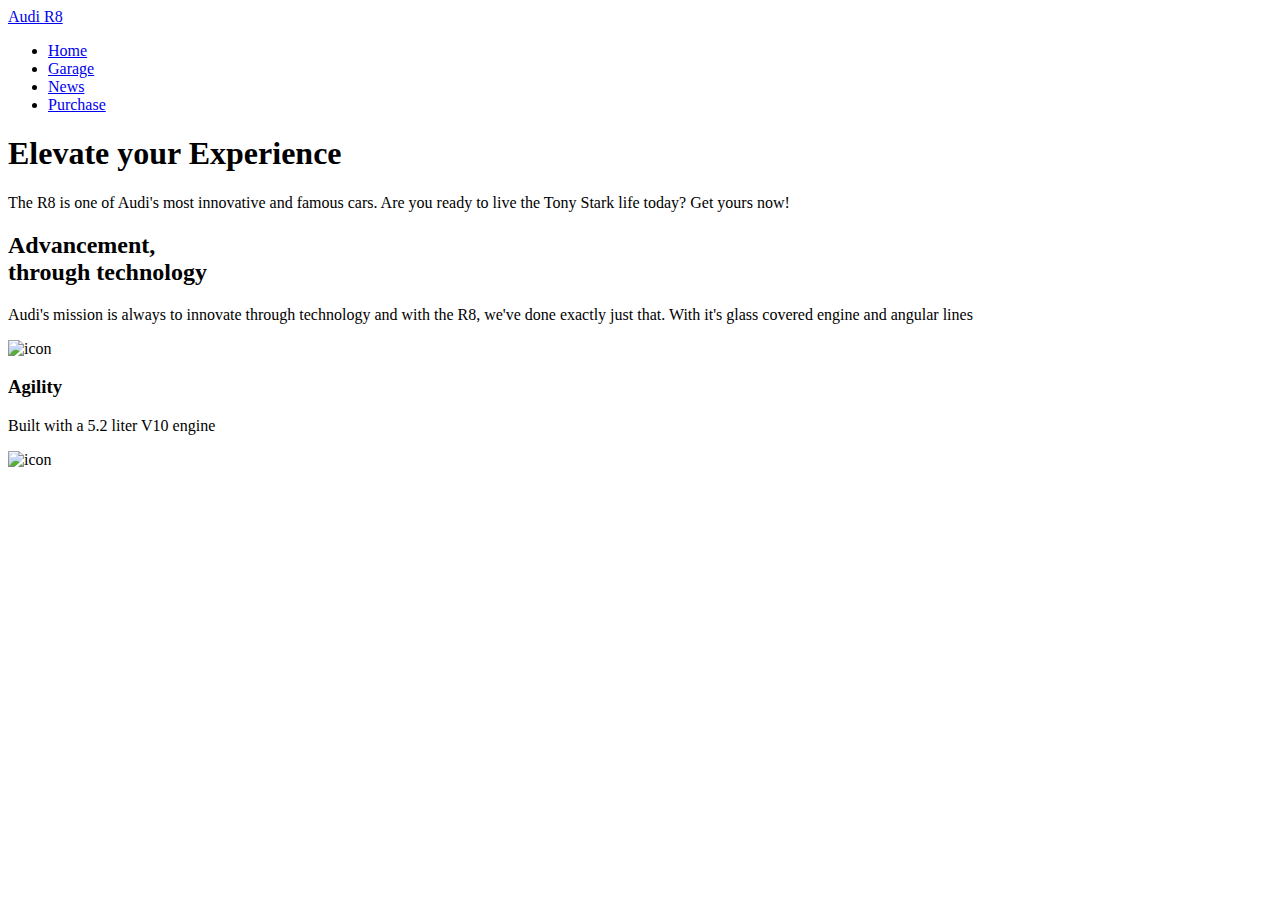
==== index.html @ ec0e8d35 "added images and more information about the car" ====
<!DOCTYPE html>
<html lang="en">


<header>
    <nav>
        <a href="index.html" class="brand">Audi R8</a>
        <ul class="menu">
            <li><a href="#">Home</a></li>
            <li><a href="#">Garage</a></li>
            <li><a href="#">News</a></li>
            <li><a href="#" class="btn">Purchase</a></li>
        </ul>
        <div class="menu-btn">
            <i class="fas fa-bars"></i>
        </div>
    </nav>
    <div class="header-body">
        <div>
            <h1>Elevate your Experience</h1>
            <p>
                The R8 is one of Audi's most innovative and famous cars. Are you ready to live the Tony Stark life today? Get yours now!
            </p>
        </div>
    </div>
</header>

<section class="about">
    <div class="heading">
        <h2>
            Advancement, <br /> through technology
        </h2>
        <p>
            Audi's mission is always to innovate through technology and with the R8, we've done exactly just that. With it's glass covered engine and angular lines
        </p>
    </div>
    <div class="infos">
        <div class="info">
            <img src="img/icon1.png" alt="icon" />
            <div>
                <h3>Agility</h3>
                <p>
                    Built with a 5.2 liter V10 engine
                </p>
            </div>
        </div>
        <div class="info">
            <img src="img/icon2.jpeg" alt="icon" />
        </div>
    </div>
</section>


</html>
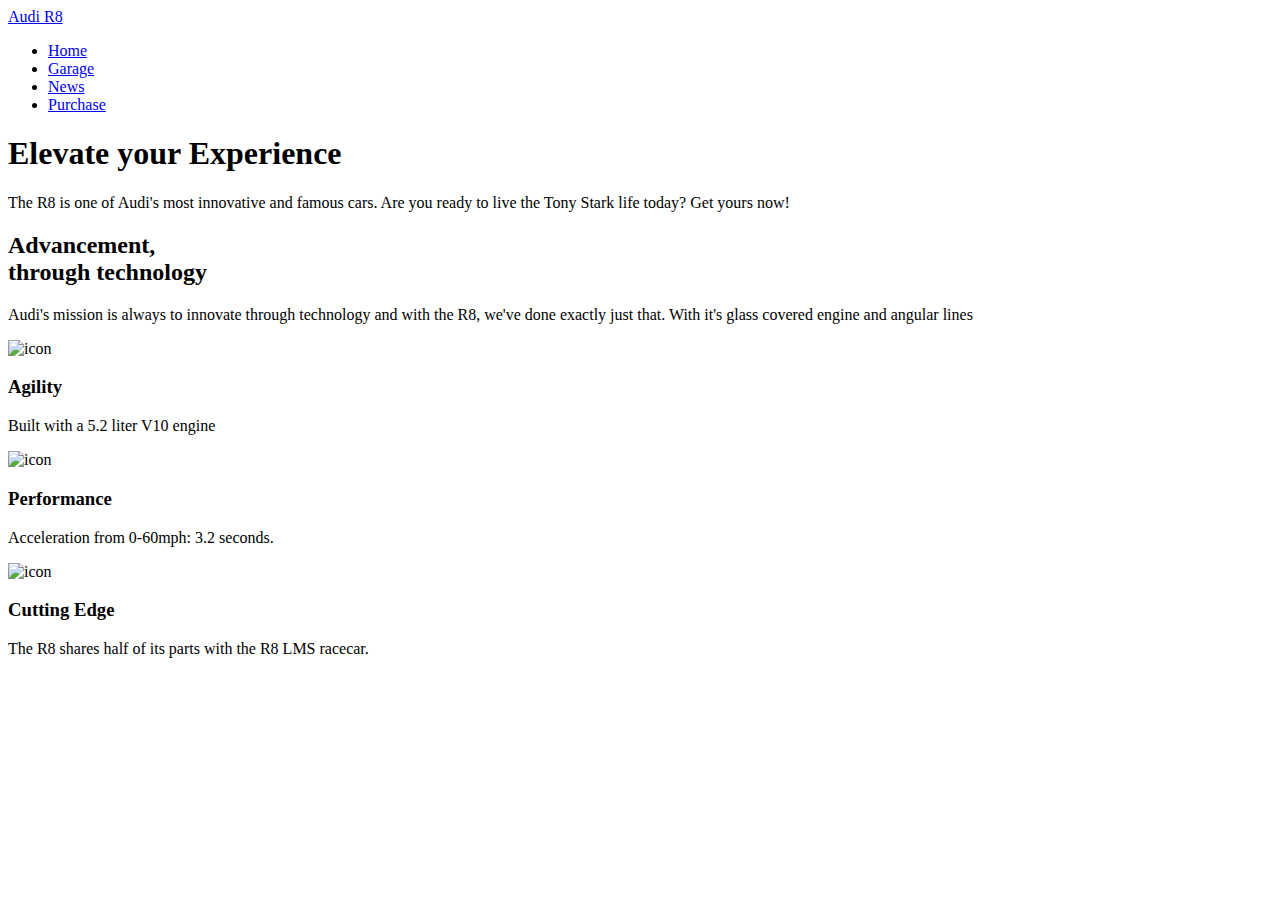
==== commit bf789c9a: "added images and more info" ====
--- a/index.html
+++ b/index.html
@@ -46,6 +46,25 @@
         </div>
         <div class="info">
             <img src="img/icon2.jpeg" alt="icon" />
+            <div>
+                <h3>
+                    Performance
+                </h3>
+                <p>
+                    Acceleration from 0-60mph: 3.2 seconds.
+                </p>
+            </div>
+        </div>
+        <div class="info">
+            <img src="img/icon3.png" alt="icon" />
+            <div>
+                <h3>
+                    Cutting Edge
+                </h3>
+                <p>
+                    The R8 shares half of its parts with the R8 LMS racecar.
+                </p>
+            </div>
         </div>
     </div>
 </section>
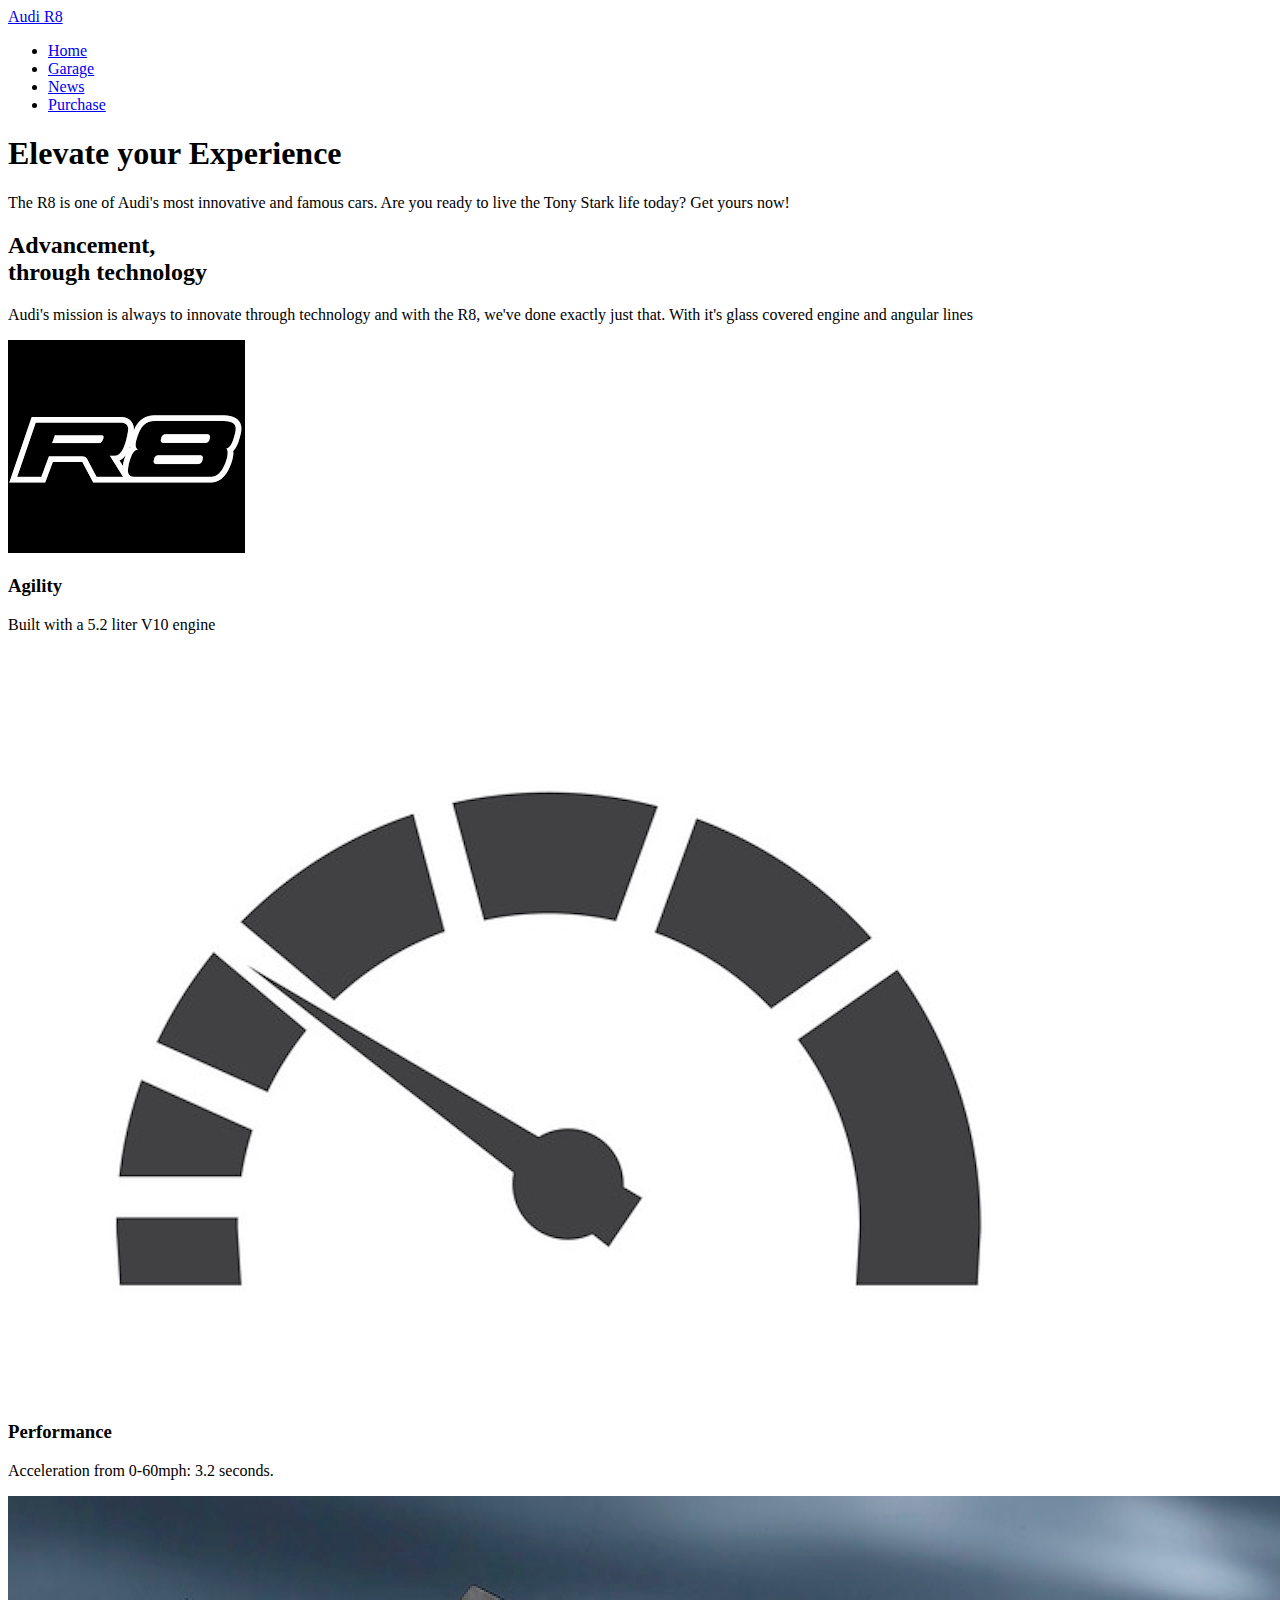
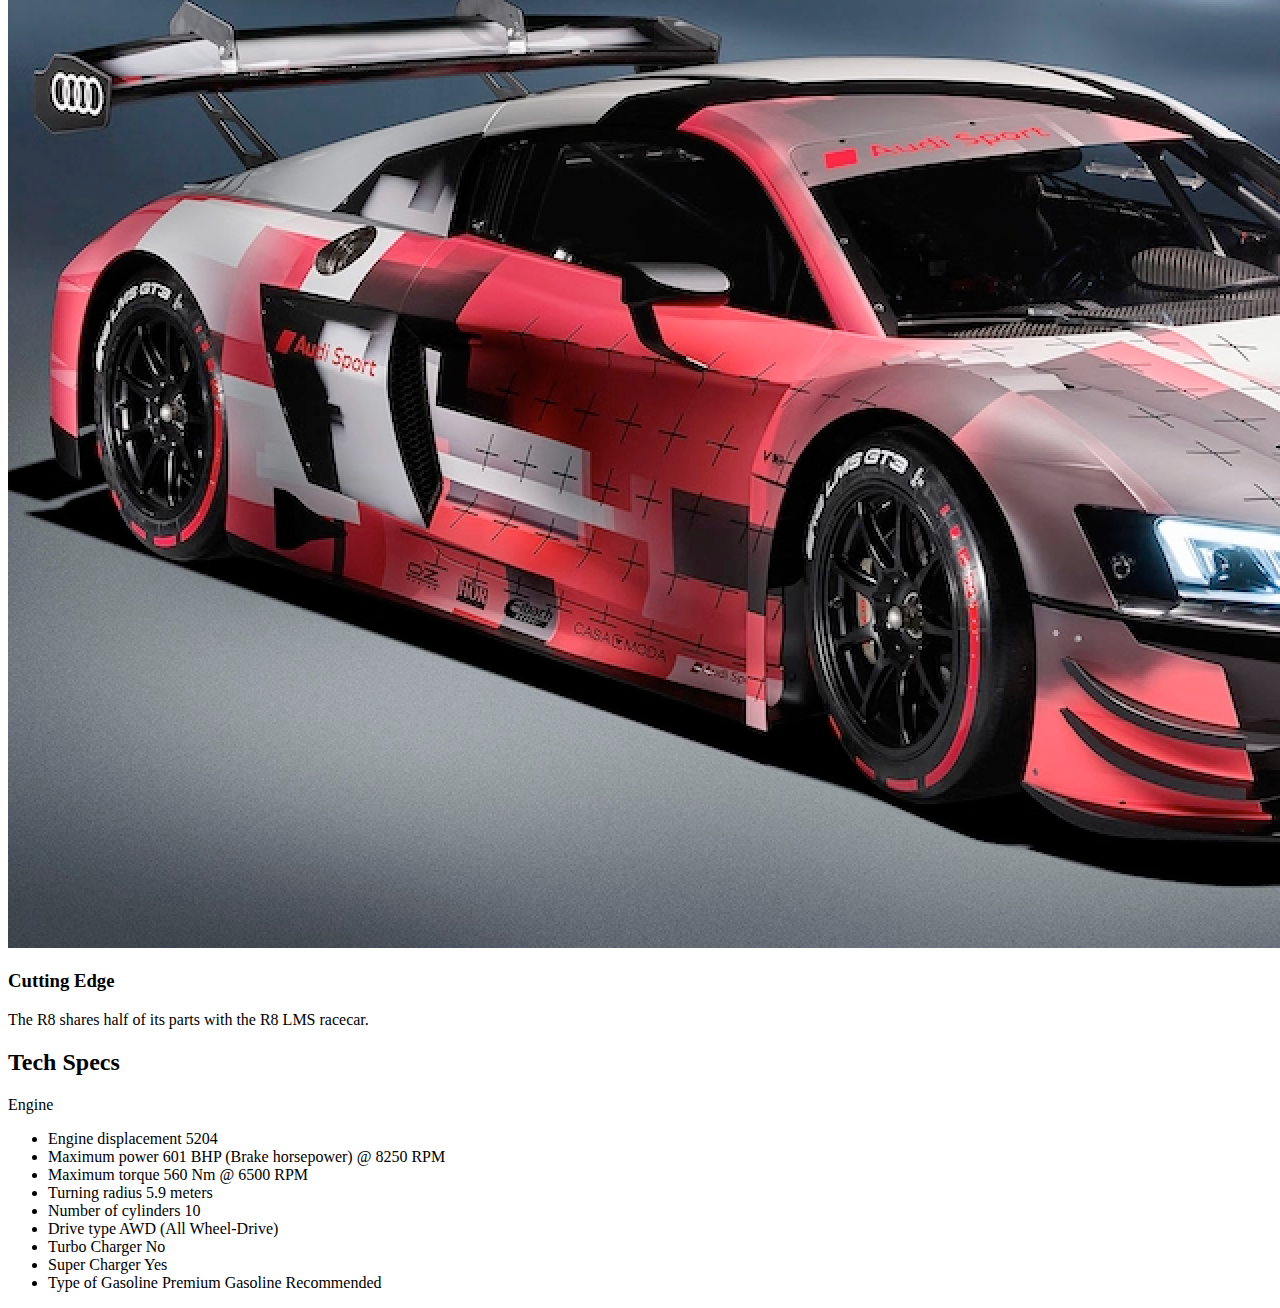
==== commit 75058c31: "fixed up the images and added more specs of the car using unordered list and span tags" ====
--- a/index.html
+++ b/index.html
@@ -36,7 +36,7 @@
     </div>
     <div class="infos">
         <div class="info">
-            <img src="img/icon1.png" alt="icon" />
+            <img src="image/icon1.png" alt="icon" />
             <div>
                 <h3>Agility</h3>
                 <p>
@@ -45,7 +45,7 @@
             </div>
         </div>
         <div class="info">
-            <img src="img/icon2.jpeg" alt="icon" />
+            <img src="image/icon2.png" alt="icon" />
             <div>
                 <h3>
                     Performance
@@ -56,7 +56,7 @@
             </div>
         </div>
         <div class="info">
-            <img src="img/icon3.png" alt="icon" />
+            <img src="image/icon3.png" alt="icon" />
             <div>
                 <h3>
                     Cutting Edge
@@ -69,5 +69,66 @@
     </div>
 </section>
 
+<section class="specs">
+    <div>
+        <div class="specs-header">
+            <h2>
+                Tech Specs
+            </h2>
+            <span>
+                Engine 
+            </span>
+        </div>
+        <ul>
+            <li>
+                <span>Engine displacement</span>
+                <span>5204</span>
+            </li>
+            <li>
+                <span>
+                    Maximum power
+                </span>
+                <span>
+                    601 BHP (Brake horsepower) @ 8250 RPM
+                </span>
+
+            </li>
+            <li>
+                <span>Maximum torque</span>
+                <span>560 Nm @ 6500 RPM</span>
+            </li>
+            <li>
+                <span>Turning radius</span>
+                <span>5.9 meters</span>
+            </li>
+            <li>
+                <span>
+                    Number of cylinders
+                </span>
+                <span>10</span>
+            </li>
+            <li>
+                <span>
+                    Drive type
+                </span>
+                <span>AWD (All Wheel-Drive)</span>
+            </li>
+            <li>
+                <span>Turbo Charger</span>
+                <span>No</span>
+            </li>
+            <li>
+                <span>Super Charger</span>
+                <span>Yes</span>
+            </li>
+            <li>
+                <span>Type of Gasoline</span>
+                <span>Premium Gasoline Recommended</span>
+            </li>
+
+        </ul>
+    </div>
+</section>
+
 
 </html>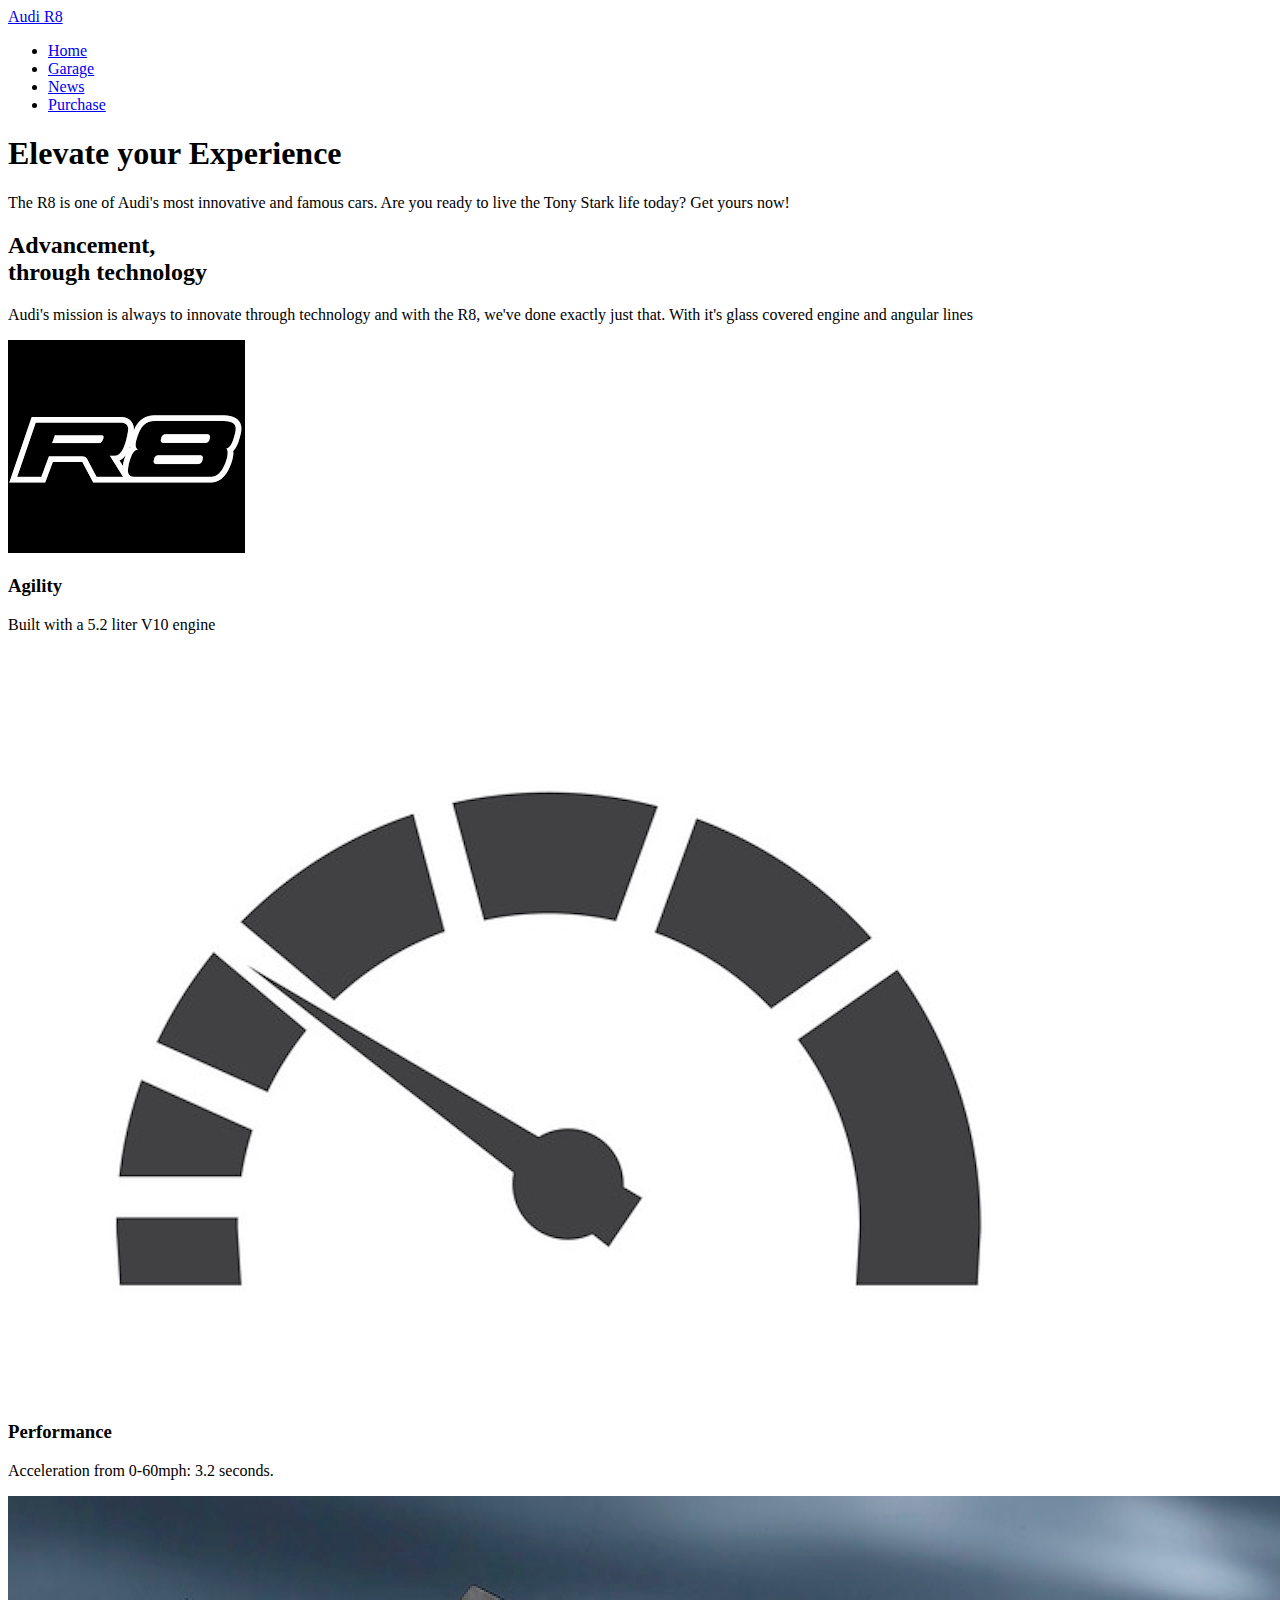
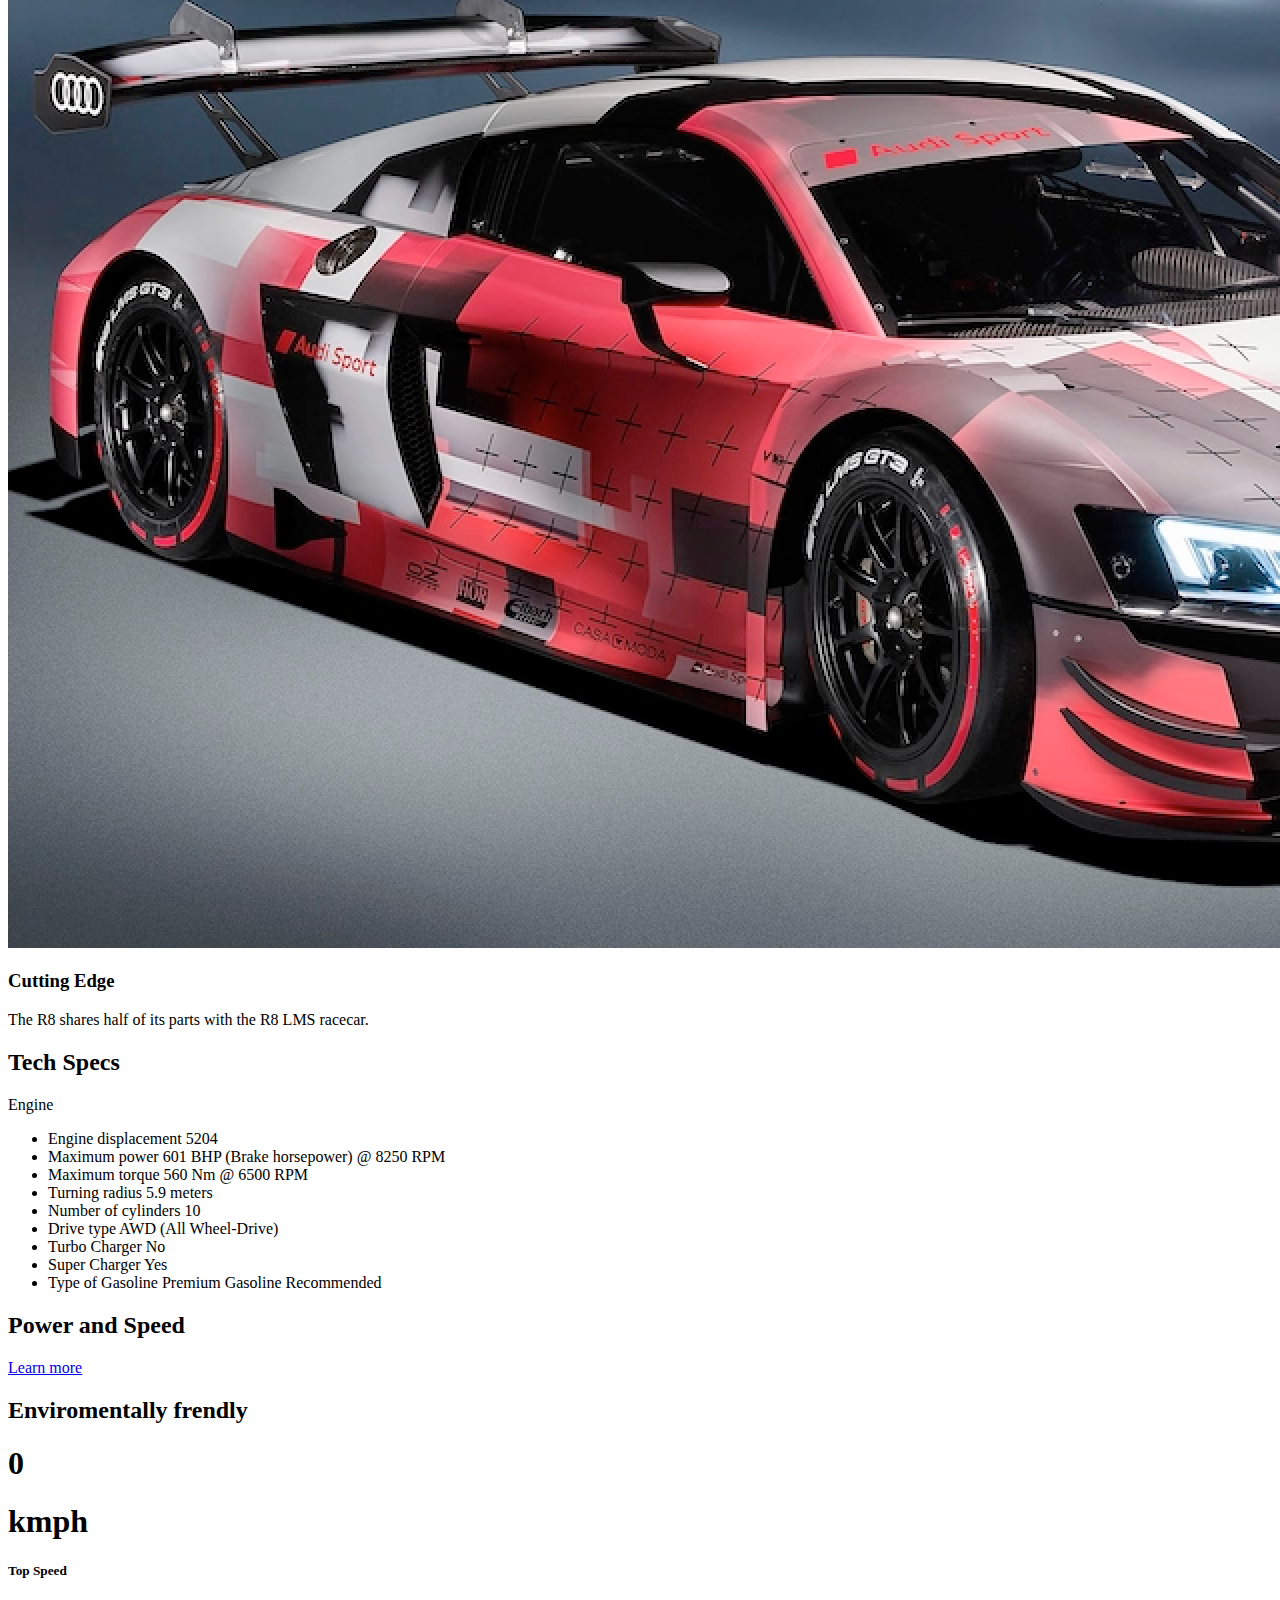
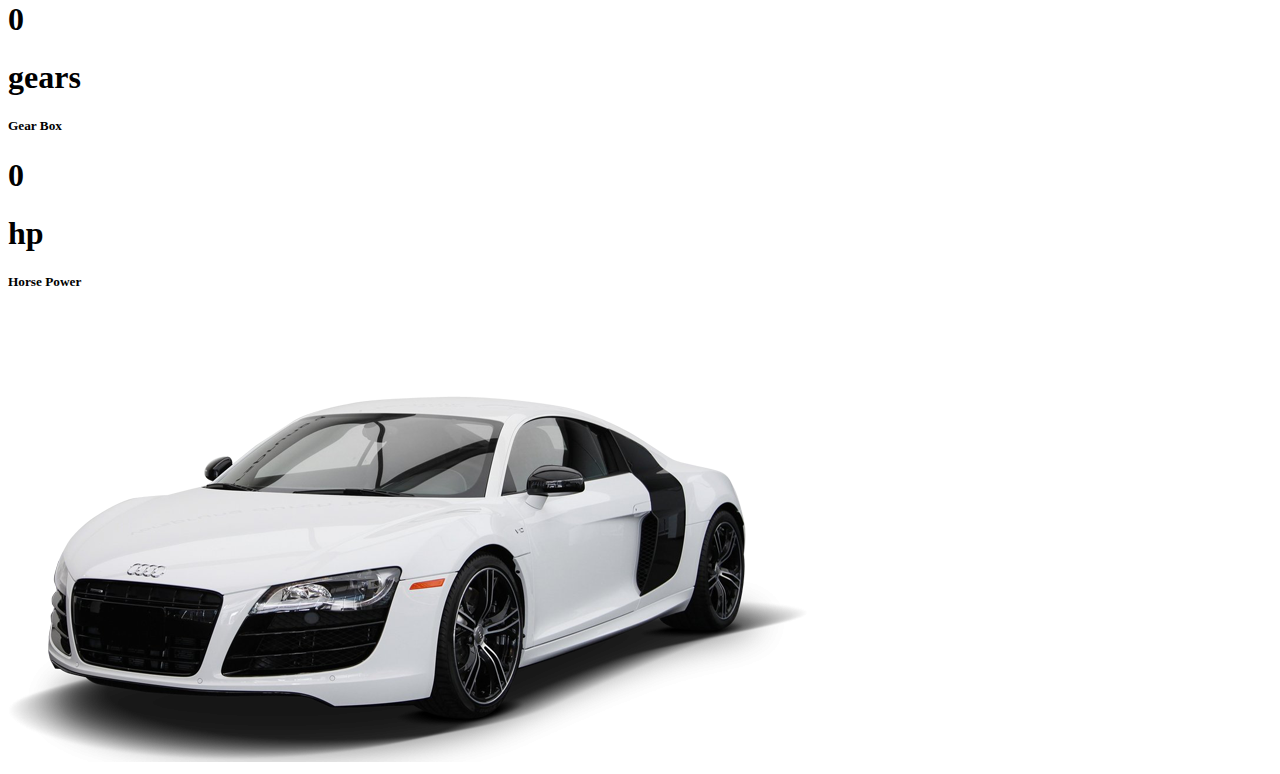
==== commit f183d547: "added the car panels and more car statistics within the website on the html file" ====
--- a/index.html
+++ b/index.html
@@ -130,5 +130,63 @@
     </div>
 </section>
 
+<section class="panels">
+    <div class="panels-sm">
+        <div class="panel">
+            <div>
+                <div class="icon">
+                    <i class="fas fa-fire"></i>
+                </div>
+                <h2>Power and Speed</h2>
+                <a href="#">
+                    <span>Learn more</span>
+                    <i class="fas fa-arrow-right"></i>
+                </a>
+            </div>
+        </div>
+        <div class="panel"></div>
+        <div class="panel"></div>
+        <div class="panel">
+            <div>
+                <div class="icon">
+                    <i class="fas fa-tint"></i>
+                </div>
+                <h2>Enviromentally frendly</h2>
+            </div>
+        </div>
+    </div>
+    <div class="panel-lg"></div>
+</section>
+
+<section class="car-stats">
+    <div class="stats">
+        <div>
+            <h1 class="counter" data-target="206" data-speed="10">0
+            </h1>
+            <h1>kmph</h1>
+            <h5>Top Speed</h5>
+        </div>
+        <div>
+            <h1 class="counter" data-target="7" data-speed="500">0
+            </h1>
+            <h1>gears</h1>
+            <h5>Gear Box</h5>
+        </div>
+        <div>
+            <h1 class="counter" data-target="473" data-speed="1">0
+            </h1>
+            <h1>hp</h1>
+            <h5>Horse Power</h5>
+        </div>
+    </div>
+    <div class="car">
+        <div class="circle">
+            <img src="image/car.png" alt="car" />
+            <div class="inner-md-circle"></div>
+            <div class="inner-sm-circle"></div>
+        </div>
+    </div>
+</section>
+
 
 </html>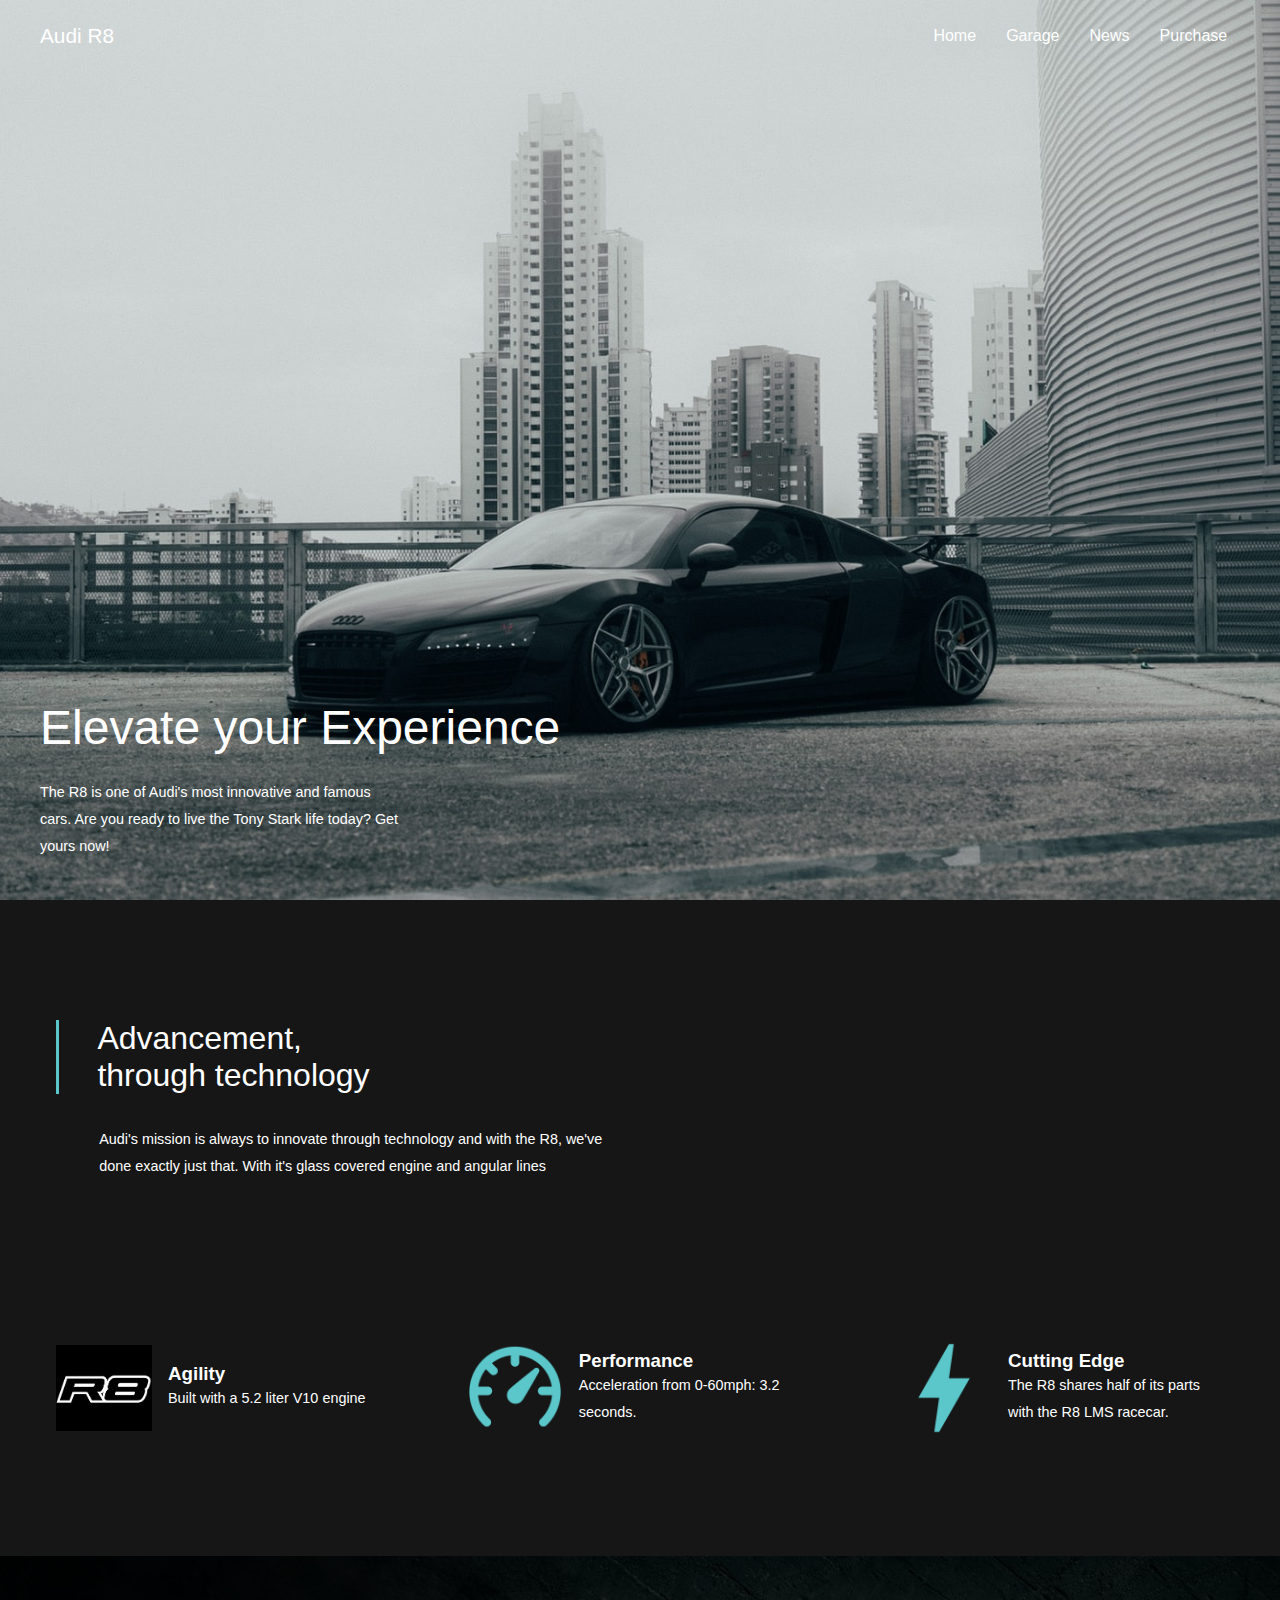
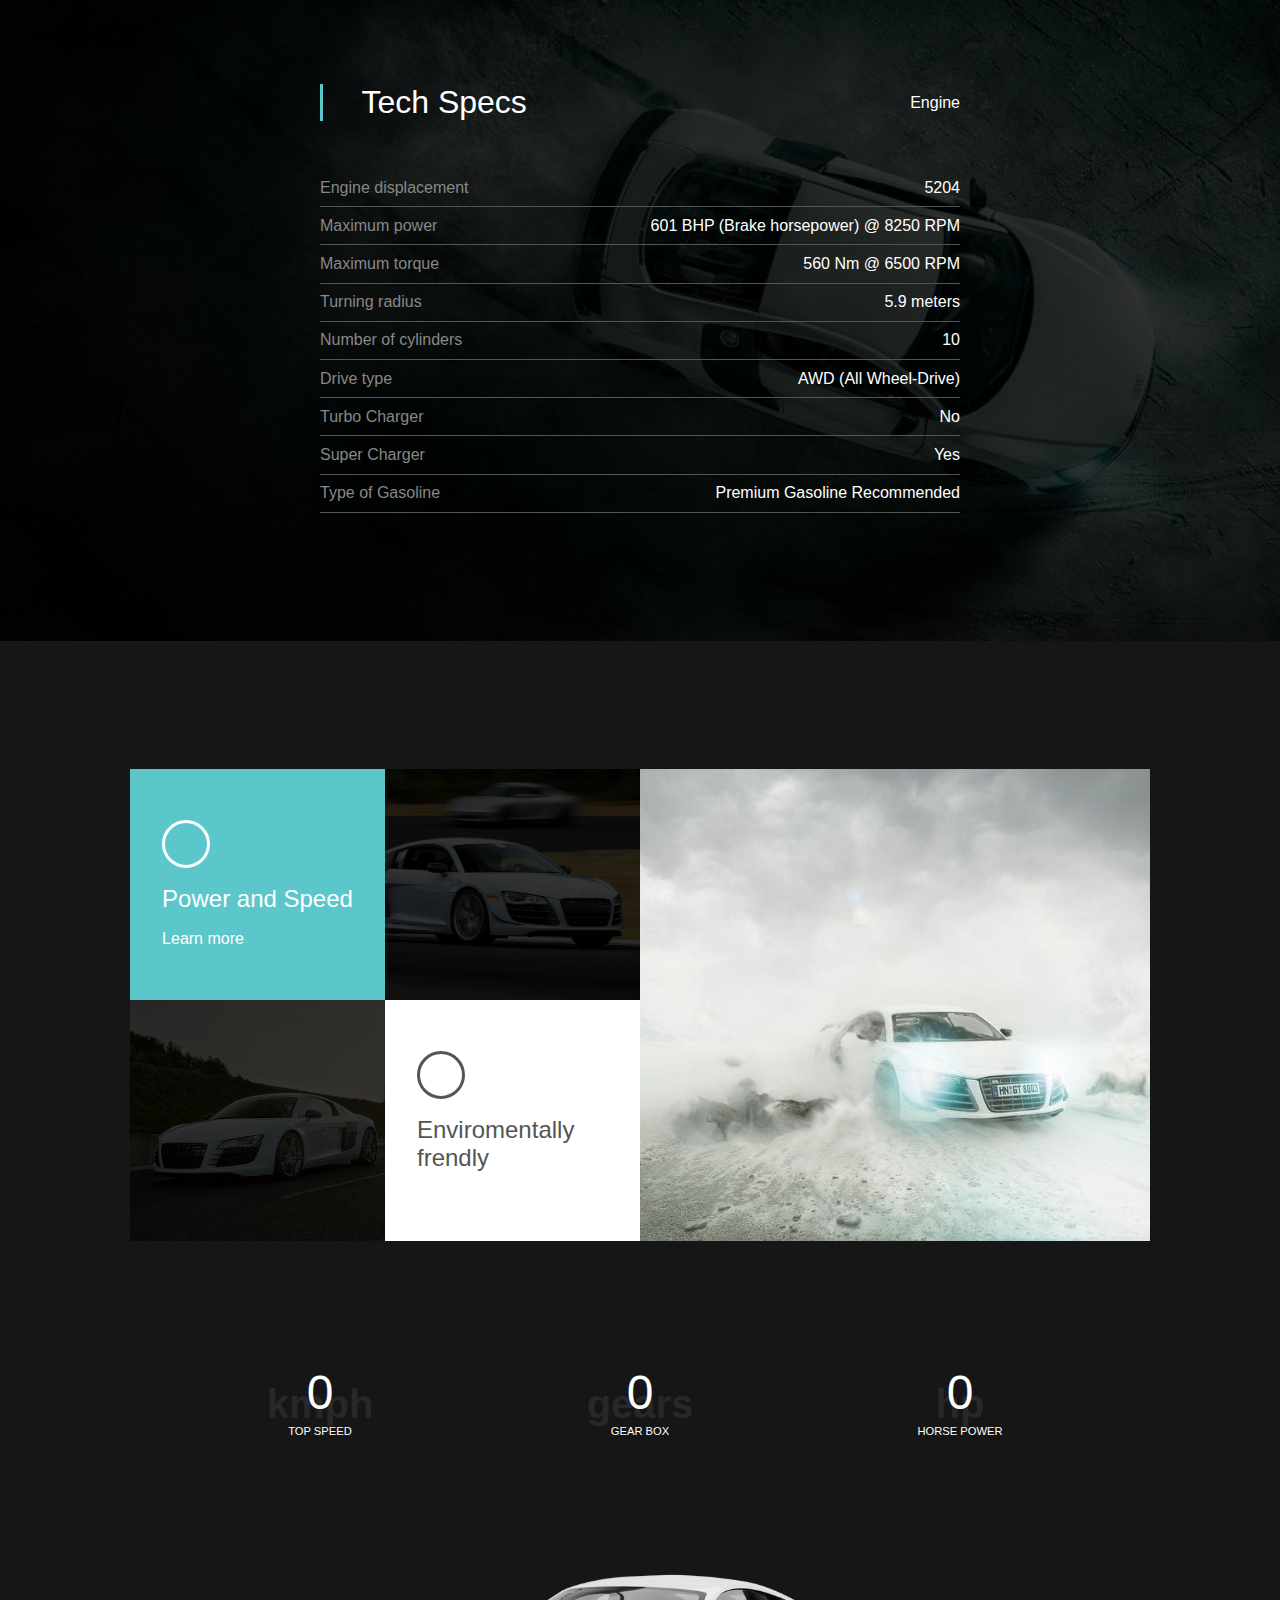
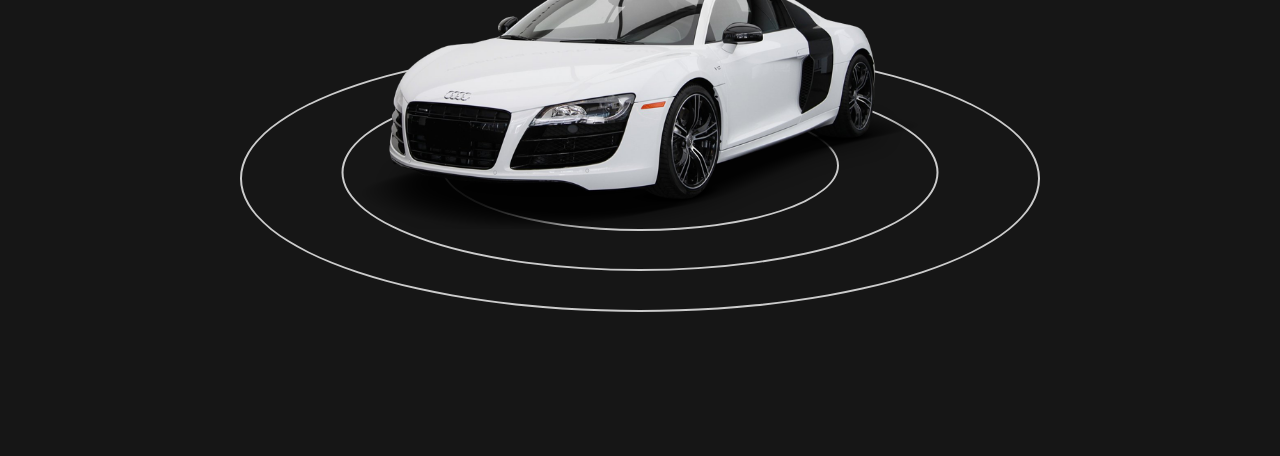
==== commit 41575fd2: "added all the CSS components for the website" ====
--- a/index.html
+++ b/index.html
@@ -1,6 +1,12 @@
 <!DOCTYPE html>
 <html lang="en">
 
+<head>
+    <meta charset="UTF-8">
+    <title>Car Website</title>
+    <link rel="stylesheet" href="styles.css">
+
+</head>
 
 <header>
     <nav>
--- a/styles.css
+++ b/styles.css
@@ -0,0 +1,457 @@
+body {
+    margin: 0;
+    font-family: 'Poppins', sans-serif;
+    color: #fff;
+    background: #161616;
+}
+
+* {
+    box-sizing: border-box;
+    margin: 0;
+    padding: 0;
+}
+
+p {
+    font-size: 0.9em;
+    max-width: 35em;
+    line-height: 27px;
+}
+
+h1,
+h2 {
+    font-weight: 300;
+}
+
+h1 {
+    margin: 0.5em 0;
+    font-size: 3em;
+}
+
+.specs h2,
+.about h2 {
+    font-size: 2em;
+    padding-left: 1.2em;
+    border-left: 0.1em #5bc7ca solid;
+}
+
+ul {
+    list-style: none;
+}
+
+a {
+    text-decoration: none;
+    color: #fff;
+}
+
+section {
+    padding: 2.5em;
+}
+
+
+/* Set all flex layouts*/
+
+nav,
+.infos,
+.info,
+.specs-header,
+.specs li,
+.stats {
+    display: flex;
+    justify-content: space-between;
+    align-items: center;
+}
+
+.specs,
+.icon,
+.panel:first-child,
+.panel:last-child {
+    display: flex;
+    justify-content: center;
+    align-items: center;
+}
+
+header {
+    height: 100vh;
+    min-height: 30em;
+    background: url(image/banner.jpg) no-repeat center;
+    background-size: cover;
+    display: flex;
+    flex-direction: column;
+}
+
+
+/* Nav Bar */
+
+nav {
+    padding: 1.5em 2.5em;
+    position: relative;
+}
+
+.menu-btn {
+    display: none;
+}
+
+.brand {
+    font-size: 1.3em;
+}
+
+nav li {
+    display: inline-block;
+    margin: 0 0.8em;
+    text-align: center;
+}
+
+nav a {
+    color: #fff;
+}
+
+nav a:hover {
+    color: #eee;
+}
+
+
+/* Header Body */
+
+.header-body {
+    padding: 2.5em;
+    height: 100%;
+    width: 100%;
+    display: flex;
+    align-items: flex-end;
+}
+
+.header-body p {
+    max-width: 25em;
+}
+
+
+/* About */
+
+.heading h2 {
+    margin-bottom: 1em;
+}
+
+.heading p {
+    margin-left: 3em;
+    display: inline-block;
+}
+
+.infos {
+    gap: 2em;
+}
+
+.infos,
+.heading {
+    padding: 5em 1em;
+}
+
+.info img {
+    max-width: 6em;
+    margin-right: 1em;
+}
+
+.info h3 {
+    margin-bottom: 0, 5em;
+}
+
+.info p {
+    max-width: 15em;
+}
+
+
+/* Specs */
+
+.specs {
+    background: url(image/banner2.jpg) no-repeat center;
+    background-size: cover;
+    min-height: 40em;
+    position: relative;
+    padding-top: 8em;
+    padding-bottom: 8em;
+}
+
+.specs-header,
+.specs ul {
+    position: relative;
+    z-index: 1;
+}
+
+.specs ul {
+    width: 40em;
+    margin-top: 3em;
+}
+
+.specs li {
+    padding: 0.6em 0;
+    border-bottom: #555 1px solid;
+}
+
+.specs li span:first-child {
+    color: #888;
+}
+
+
+/* Panels Section */
+
+.panels {
+    display: grid;
+    grid-template-columns: 1fr 1fr;
+    min-height: 40em;
+    max-width: 1100px;
+    margin: 0 auto;
+    padding-top: 8em;
+}
+
+.panel>div {
+    padding: 1em;
+}
+
+.panels-sm {
+    display: grid;
+    grid-template-columns: 1fr 1fr;
+}
+
+.panel:first-child,
+.panel:last-child {
+    padding: 1em;
+}
+
+.panel:first-child {
+    background: #5bc7ca;
+}
+
+.panel:last-child {
+    background: #fff;
+    color: #555;
+}
+
+.panel:nth-child(2) {
+    background: url(image/panel1.jpg) no-repeat center;
+}
+
+.panel:nth-child(3) {
+    background: url(image/panel2.jpg) no-repeat center;
+}
+
+.panel:nth-child(2),
+.panel:nth-child(3) {
+    background-size: cover;
+    position: relative;
+}
+
+
+/* Image dark overlays */
+
+.specs::before,
+.panel:nth-child(2):before,
+.panel:nth-child(3):before {
+    content: '';
+    background: rgba(0, 0, 0, 0.8);
+    position: absolute;
+    top: 0;
+    left: 0;
+    width: 100%;
+    height: 100%;
+    z-index: 0;
+}
+
+.panel h2 {
+    margin: 0.7em 0;
+}
+
+.panel-lg {
+    background: url(image/panel3.jpg) no-repeat center;
+    background-size: cover;
+    width: 100%;
+    height: 100%;
+}
+
+.icon {
+    font-size: 2em;
+    border-radius: 50%;
+    width: 1.5em;
+    height: 1.5em;
+}
+
+.panel:first-child .icon {
+    border: 3px #fff solid;
+}
+
+.panel:nth-child(4) .icon {
+    border: 3px #555 solid;
+}
+
+
+/* Stats */
+
+.car-stats {
+    padding: 5em 1em;
+}
+
+.stats {
+    text-align: center;
+    max-width: 800px;
+    margin: 0 auto;
+}
+
+.stats>div {
+    margin-bottom: 1em;
+    position: relative;
+    min-width: 10em;
+}
+
+.stats>div h1:nth-child(2) {
+    color: #282828;
+    position: absolute;
+    top: 30%;
+    left: 50%;
+    transform: translate(-50%, -50%);
+    z-index: -1;
+    font-size: 2.5em;
+    font-weight: 700;
+}
+
+.stats h5 {
+    font-weight: 400;
+    text-transform: uppercase;
+    font-size: 0.7em;
+}
+
+.counter {
+    margin: 0.1em 0;
+}
+
+.car {
+    padding: 4em 1em 4em 1em;
+    margin-top: 8em;
+}
+
+.circle {
+    border: 2px #ccc solid;
+    border-radius: 50%;
+    width: 100%;
+    max-width: 800px;
+    margin: 0 auto;
+    position: relative;
+    background: #161616;
+    animation: glow 4s ease-in-out infinite;
+    aspect-ratio: 3/1;
+}
+
+.car img {
+    width: 70%;
+    position: absolute;
+    top: -50%;
+    left: 50%;
+    transform: translateX(-50%);
+    z-index: 1;
+}
+
+.circle div {
+    border: inherit;
+    border-radius: inherit;
+    background: inherit;
+    position: absolute;
+    left: 50%;
+    transform: translateX(-50%);
+    animation: inherit;
+}
+
+.circle .inner-md-circle {
+    width: 75%;
+    height: 75%;
+    top: 10%;
+    animation-delay: 3s;
+}
+
+.circle .inner-sm-circle {
+    width: 50%;
+    height: 50%;
+    top: 20%;
+    animation-delay: 6s;
+}
+
+
+/* Circle Glow Animation */
+
+@keyframes glow {
+    0% {
+        box-shadow: none;
+    }
+    50% {
+        box-shadow: 0 0 1em #5bc7ca;
+    }
+    100% {
+        box-shadow: none;
+    }
+}
+
+@media screen and (max-width: 900px) {
+    .menu-btn {
+        display: block;
+        font-size: 1.2em;
+        cursor: pointer;
+    }
+    .menu-btn:hover {
+        color: #eee;
+    }
+    .brand,
+    .menu-btn {
+        position: relative;
+        z-index: 1;
+    }
+    .menu {
+        position: absolute;
+        top: 0;
+        left: 0;
+        padding: 0;
+        background: #161616;
+        width: 100%;
+        z-index: 0;
+        height: 0;
+        overflow-y: hidden;
+        transition: 0.6s ease-in-out;
+    }
+    /* open class for jS */
+    .menu-open {
+        height: 17em;
+        padding: 5em 0 1em 0;
+    }
+    .menu li {
+        display: block;
+        margin: 1em 0;
+    }
+    .specs ul {
+        width: 80vw;
+    }
+    .infos,
+    .info,
+    .stats {
+        flex-direction: column;
+        text-align: center;
+        align-items: center;
+    }
+    .infos {
+        gap: 3em;
+    }
+    .info img {
+        margin: 0 0 1em 0;
+    }
+    .panels,
+    .panels-sm {
+        grid-template-columns: 1fr;
+    }
+    .panel,
+    .panel-lg {
+        min-height: 15em;
+    }
+    .panel:nth-child(2) {
+        order: 1;
+    }
+}
+
+@media screen and (max-width: 600px) {
+    html {
+        font-size: 14px;
+    }
+}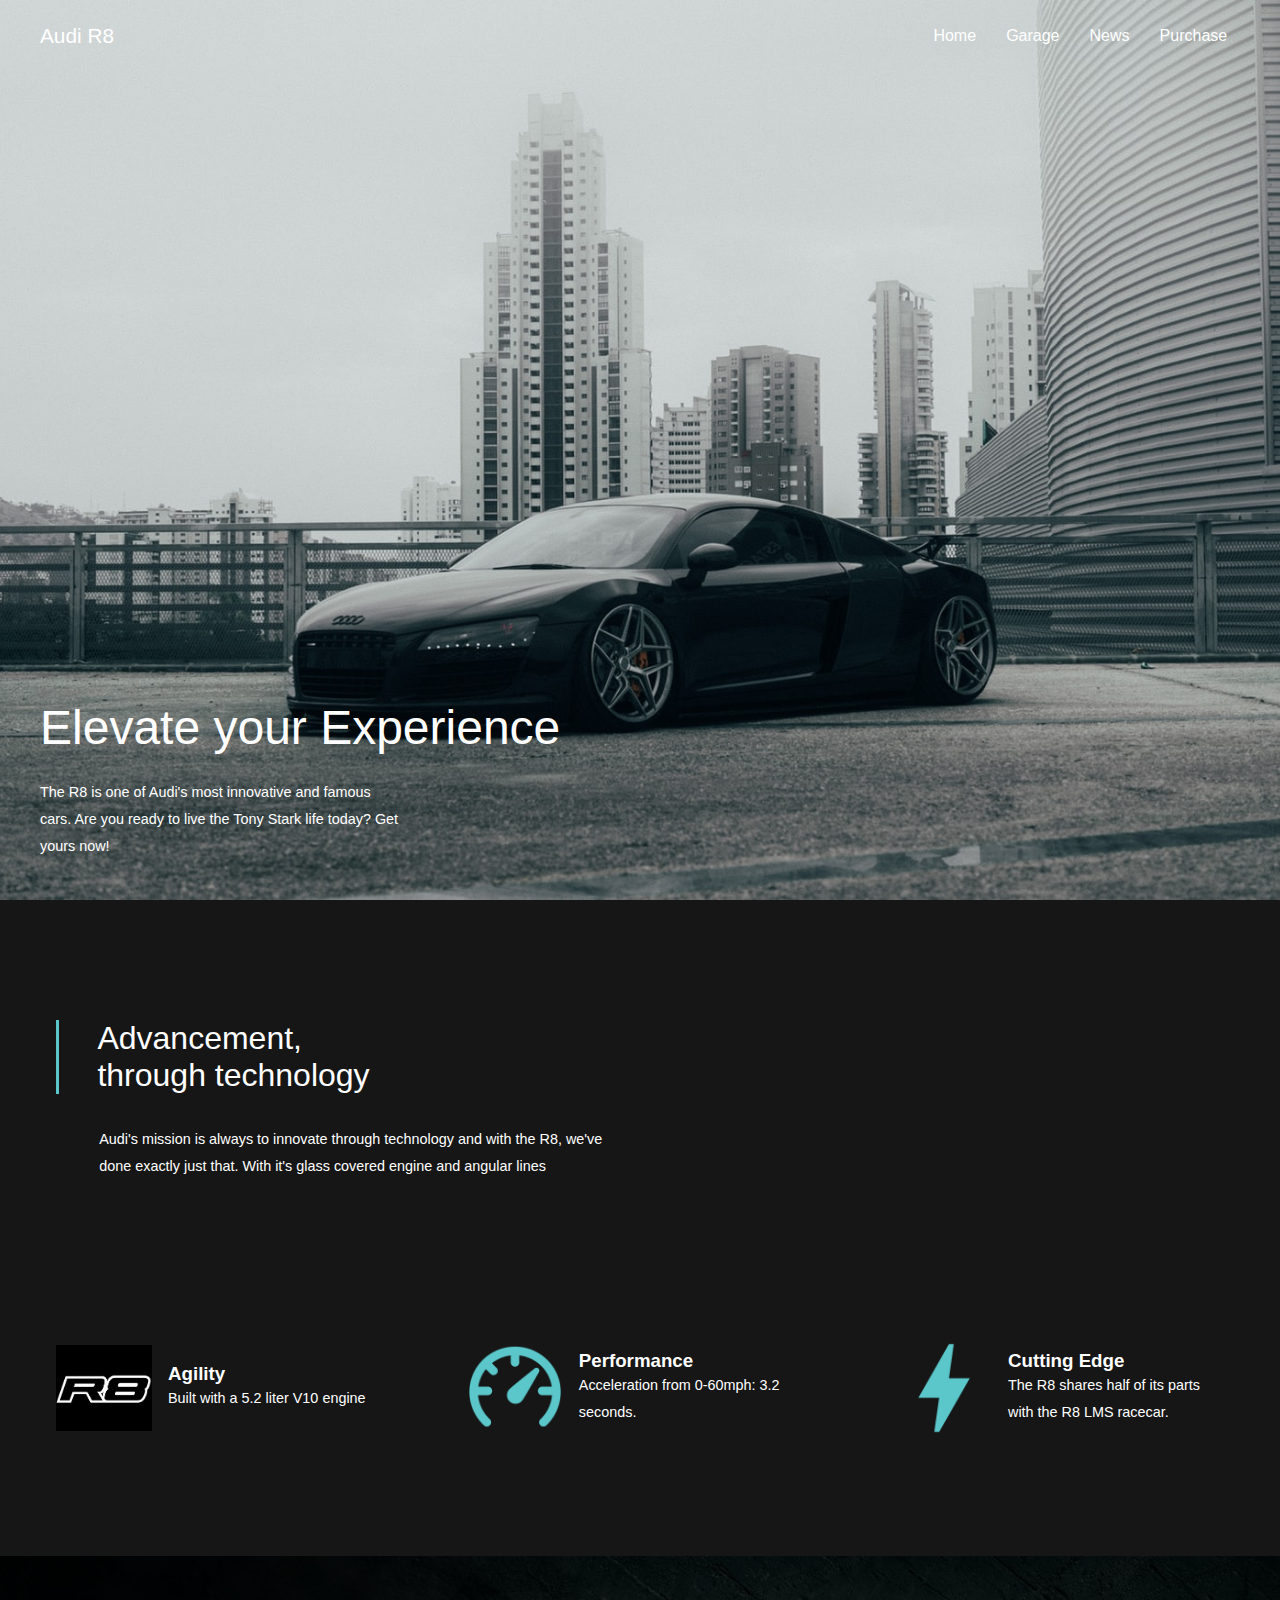
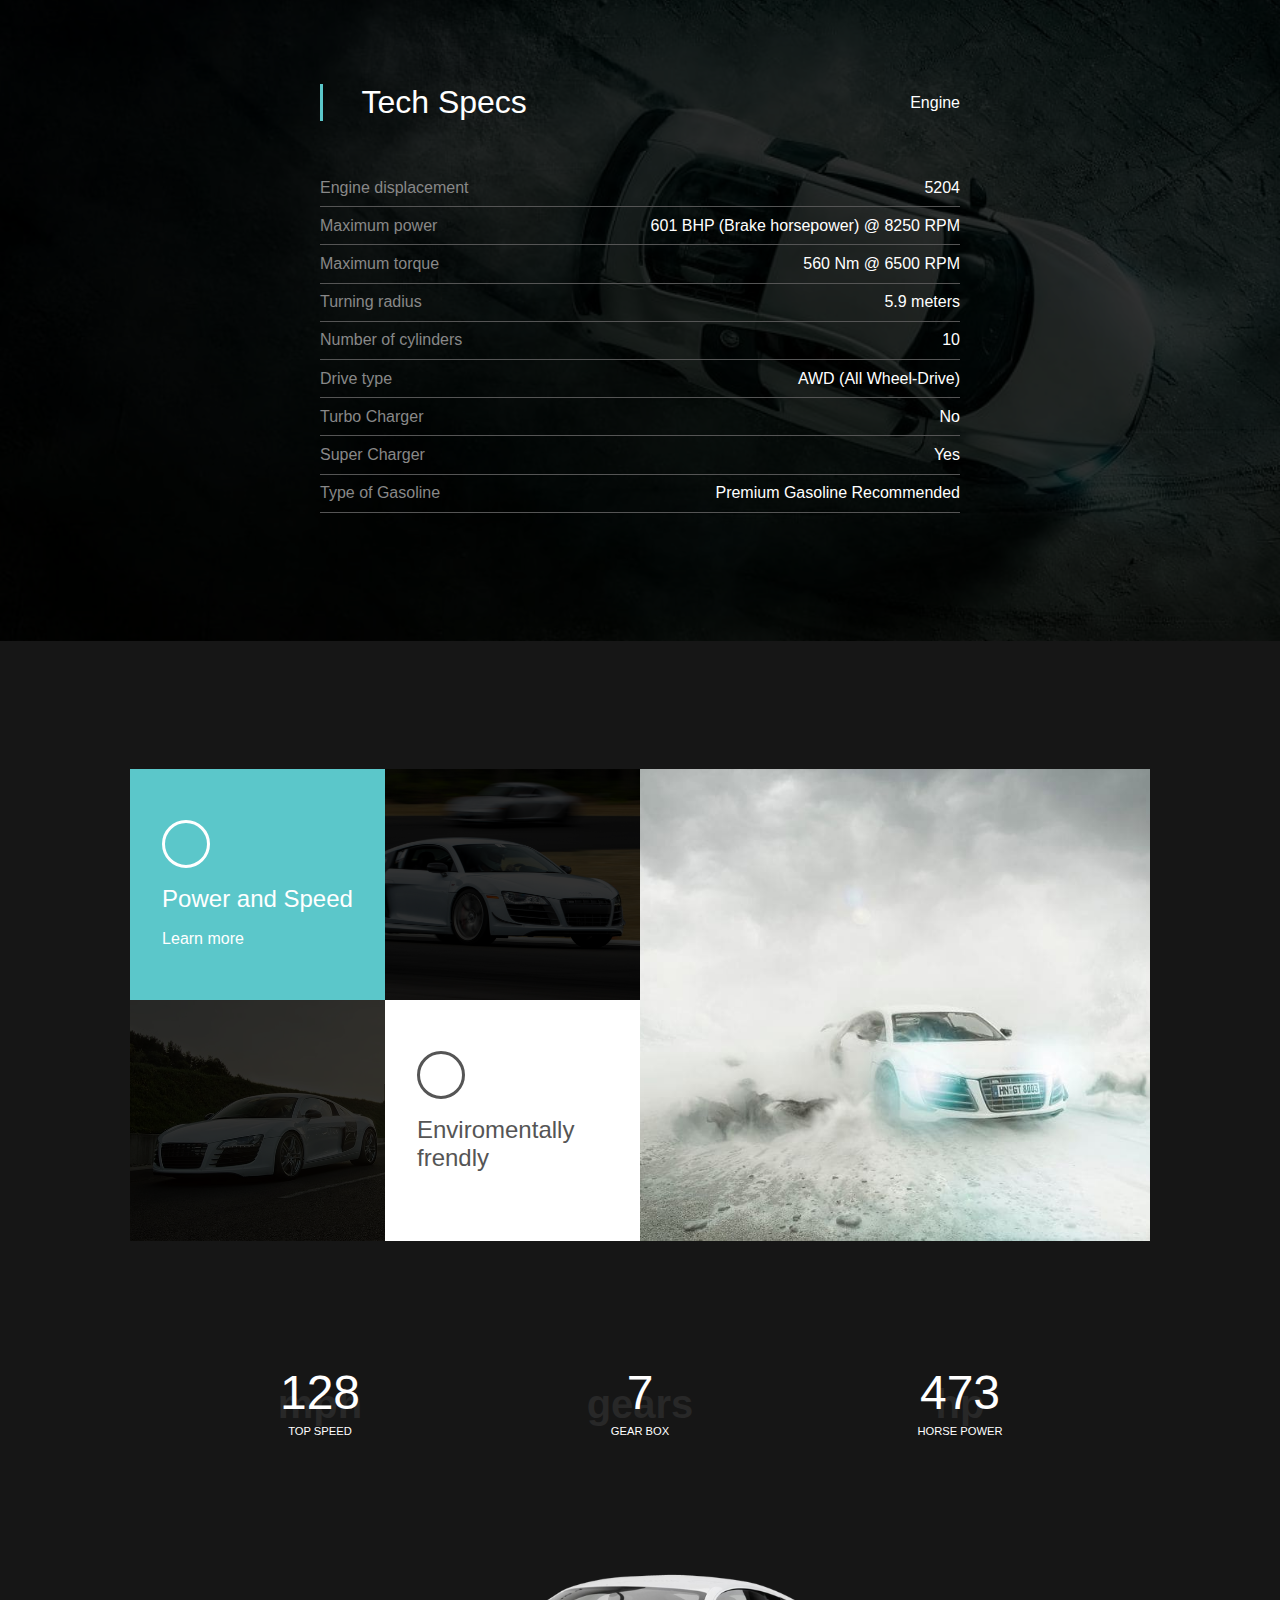
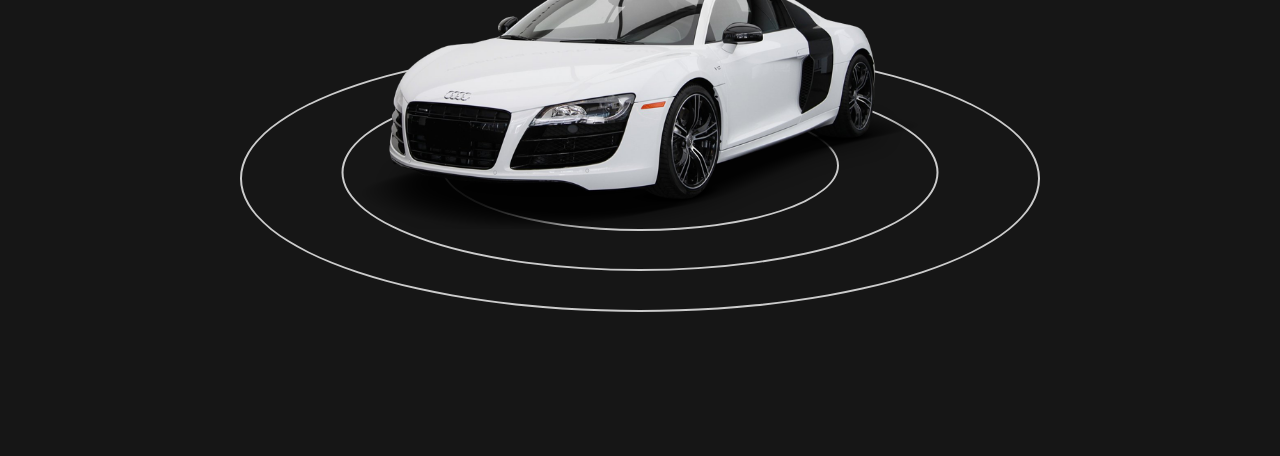
==== commit c7fd2725: "updated the numbers of top speed, gears, and horsepower" ====
--- a/index.html
+++ b/index.html
@@ -6,193 +6,197 @@
     <title>Car Website</title>
     <link rel="stylesheet" href="styles.css">
 
+
 </head>
 
-<header>
-    <nav>
-        <a href="index.html" class="brand">Audi R8</a>
-        <ul class="menu">
-            <li><a href="#">Home</a></li>
-            <li><a href="#">Garage</a></li>
-            <li><a href="#">News</a></li>
-            <li><a href="#" class="btn">Purchase</a></li>
-        </ul>
-        <div class="menu-btn">
-            <i class="fas fa-bars"></i>
-        </div>
-    </nav>
-    <div class="header-body">
+
+<body>
+    <header>
+        <nav>
+            <a href="index.html" class="brand">Audi R8</a>
+            <ul class="menu">
+                <li><a href="#">Home</a></li>
+                <li><a href="#">Garage</a></li>
+                <li><a href="#">News</a></li>
+                <li><a href="#" class="btn">Purchase</a></li>
+            </ul>
+            <div class="menu-btn">
+                <i class="fas fa-bars"></i>
+            </div>
+        </nav>
+        <div class="header-body">
+            <div>
+                <h1>Elevate your Experience</h1>
+                <p>
+                    The R8 is one of Audi's most innovative and famous cars. Are you ready to live the Tony Stark life today? Get yours now!
+                </p>
+            </div>
+        </div>
+    </header>
+
+    <section class="about">
+        <div class="heading">
+            <h2>
+                Advancement, <br /> through technology
+            </h2>
+            <p>
+                Audi's mission is always to innovate through technology and with the R8, we've done exactly just that. With it's glass covered engine and angular lines
+            </p>
+        </div>
+        <div class="infos">
+            <div class="info">
+                <img src="image/icon1.png" alt="icon" />
+                <div>
+                    <h3>Agility</h3>
+                    <p>
+                        Built with a 5.2 liter V10 engine
+                    </p>
+                </div>
+            </div>
+            <div class="info">
+                <img src="image/icon2.png" alt="icon" />
+                <div>
+                    <h3>
+                        Performance
+                    </h3>
+                    <p>
+                        Acceleration from 0-60mph: 3.2 seconds.
+                    </p>
+                </div>
+            </div>
+            <div class="info">
+                <img src="image/icon3.png" alt="icon" />
+                <div>
+                    <h3>
+                        Cutting Edge
+                    </h3>
+                    <p>
+                        The R8 shares half of its parts with the R8 LMS racecar.
+                    </p>
+                </div>
+            </div>
+        </div>
+    </section>
+
+    <section class="specs">
         <div>
-            <h1>Elevate your Experience</h1>
-            <p>
-                The R8 is one of Audi's most innovative and famous cars. Are you ready to live the Tony Stark life today? Get yours now!
-            </p>
-        </div>
-    </div>
-</header>
-
-<section class="about">
-    <div class="heading">
-        <h2>
-            Advancement, <br /> through technology
-        </h2>
-        <p>
-            Audi's mission is always to innovate through technology and with the R8, we've done exactly just that. With it's glass covered engine and angular lines
-        </p>
-    </div>
-    <div class="infos">
-        <div class="info">
-            <img src="image/icon1.png" alt="icon" />
-            <div>
-                <h3>Agility</h3>
-                <p>
-                    Built with a 5.2 liter V10 engine
-                </p>
-            </div>
-        </div>
-        <div class="info">
-            <img src="image/icon2.png" alt="icon" />
-            <div>
-                <h3>
-                    Performance
-                </h3>
-                <p>
-                    Acceleration from 0-60mph: 3.2 seconds.
-                </p>
-            </div>
-        </div>
-        <div class="info">
-            <img src="image/icon3.png" alt="icon" />
-            <div>
-                <h3>
-                    Cutting Edge
-                </h3>
-                <p>
-                    The R8 shares half of its parts with the R8 LMS racecar.
-                </p>
-            </div>
-        </div>
-    </div>
-</section>
-
-<section class="specs">
-    <div>
-        <div class="specs-header">
-            <h2>
-                Tech Specs
-            </h2>
-            <span>
+            <div class="specs-header">
+                <h2>
+                    Tech Specs
+                </h2>
+                <span>
                 Engine 
             </span>
-        </div>
-        <ul>
-            <li>
-                <span>Engine displacement</span>
-                <span>5204</span>
-            </li>
-            <li>
-                <span>
+            </div>
+            <ul>
+                <li>
+                    <span>Engine displacement</span>
+                    <span>5204</span>
+                </li>
+                <li>
+                    <span>
                     Maximum power
                 </span>
-                <span>
+                    <span>
                     601 BHP (Brake horsepower) @ 8250 RPM
                 </span>
 
-            </li>
-            <li>
-                <span>Maximum torque</span>
-                <span>560 Nm @ 6500 RPM</span>
-            </li>
-            <li>
-                <span>Turning radius</span>
-                <span>5.9 meters</span>
-            </li>
-            <li>
-                <span>
+                </li>
+                <li>
+                    <span>Maximum torque</span>
+                    <span>560 Nm @ 6500 RPM</span>
+                </li>
+                <li>
+                    <span>Turning radius</span>
+                    <span>5.9 meters</span>
+                </li>
+                <li>
+                    <span>
                     Number of cylinders
                 </span>
-                <span>10</span>
-            </li>
-            <li>
-                <span>
+                    <span>10</span>
+                </li>
+                <li>
+                    <span>
                     Drive type
                 </span>
-                <span>AWD (All Wheel-Drive)</span>
-            </li>
-            <li>
-                <span>Turbo Charger</span>
-                <span>No</span>
-            </li>
-            <li>
-                <span>Super Charger</span>
-                <span>Yes</span>
-            </li>
-            <li>
-                <span>Type of Gasoline</span>
-                <span>Premium Gasoline Recommended</span>
-            </li>
-
-        </ul>
-    </div>
-</section>
-
-<section class="panels">
-    <div class="panels-sm">
-        <div class="panel">
-            <div>
-                <div class="icon">
-                    <i class="fas fa-fire"></i>
-                </div>
-                <h2>Power and Speed</h2>
-                <a href="#">
-                    <span>Learn more</span>
-                    <i class="fas fa-arrow-right"></i>
-                </a>
-            </div>
-        </div>
-        <div class="panel"></div>
-        <div class="panel"></div>
-        <div class="panel">
-            <div>
-                <div class="icon">
-                    <i class="fas fa-tint"></i>
-                </div>
-                <h2>Enviromentally frendly</h2>
-            </div>
-        </div>
-    </div>
-    <div class="panel-lg"></div>
-</section>
-
-<section class="car-stats">
-    <div class="stats">
-        <div>
-            <h1 class="counter" data-target="206" data-speed="10">0
-            </h1>
-            <h1>kmph</h1>
-            <h5>Top Speed</h5>
-        </div>
-        <div>
-            <h1 class="counter" data-target="7" data-speed="500">0
-            </h1>
-            <h1>gears</h1>
-            <h5>Gear Box</h5>
-        </div>
-        <div>
-            <h1 class="counter" data-target="473" data-speed="1">0
-            </h1>
-            <h1>hp</h1>
-            <h5>Horse Power</h5>
-        </div>
-    </div>
-    <div class="car">
-        <div class="circle">
-            <img src="image/car.png" alt="car" />
-            <div class="inner-md-circle"></div>
-            <div class="inner-sm-circle"></div>
-        </div>
-    </div>
-</section>
-
+                    <span>AWD (All Wheel-Drive)</span>
+                </li>
+                <li>
+                    <span>Turbo Charger</span>
+                    <span>No</span>
+                </li>
+                <li>
+                    <span>Super Charger</span>
+                    <span>Yes</span>
+                </li>
+                <li>
+                    <span>Type of Gasoline</span>
+                    <span>Premium Gasoline Recommended</span>
+                </li>
+
+            </ul>
+        </div>
+    </section>
+
+    <section class="panels">
+        <div class="panels-sm">
+            <div class="panel">
+                <div>
+                    <div class="icon">
+                        <i class="fas fa-fire"></i>
+                    </div>
+                    <h2>Power and Speed</h2>
+                    <a href="#">
+                        <span>Learn more</span>
+                        <i class="fas fa-arrow-right"></i>
+                    </a>
+                </div>
+            </div>
+            <div class="panel"></div>
+            <div class="panel"></div>
+            <div class="panel">
+                <div>
+                    <div class="icon">
+                        <i class="fas fa-tint"></i>
+                    </div>
+                    <h2>Enviromentally frendly</h2>
+                </div>
+            </div>
+        </div>
+        <div class="panel-lg"></div>
+    </section>
+
+    <section class="car-stats">
+        <div class="stats">
+            <div>
+                <h1 class="counter" data-target="206" data-speed="10">128
+                </h1>
+                <h1>mph</h1>
+                <h5>Top Speed</h5>
+            </div>
+            <div>
+                <h1 class="counter" data-target="7" data-speed="500">7
+                </h1>
+                <h1>gears</h1>
+                <h5>Gear Box</h5>
+            </div>
+            <div>
+                <h1 class="counter" data-target="473" data-speed="1">473
+                </h1>
+                <h1>hp</h1>
+                <h5>Horse Power</h5>
+            </div>
+        </div>
+        <div class="car">
+            <div class="circle">
+                <img src="image/car.png" alt="car" />
+                <div class="inner-md-circle"></div>
+                <div class="inner-sm-circle"></div>
+            </div>
+        </div>
+    </section>
+    <script src="class.js"></script>
+</body>
 
 </html>